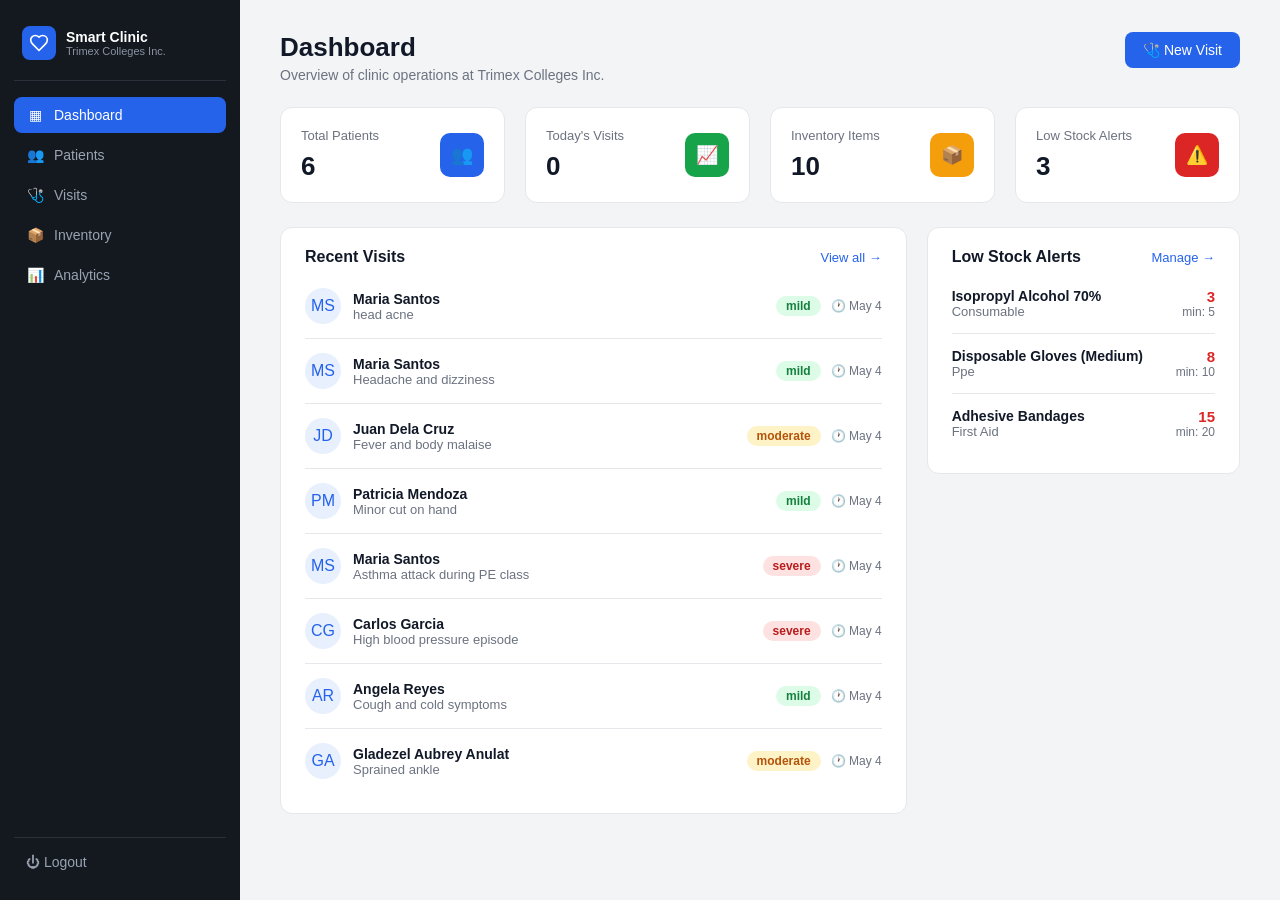
==== index.html @ b7c6b0f9 "Add files via upload" ====
<!DOCTYPE html>
<html lang="en">
<head>
<meta charset="UTF-8">
<meta name="viewport" content="width=device-width, initial-scale=1.0">
<title>Smart Clinic - Dashboard</title>
<link rel="stylesheet" href="styles.css">
</head>
<body>
<div class="layout">
  <aside class="sidebar">
    <div class="brand">
      <div class="brand-icon">
        <svg width="20" height="20" viewBox="0 0 24 24" fill="none" stroke="white" stroke-width="2" stroke-linecap="round" stroke-linejoin="round"><path d="M19 14c1.49-1.46 3-3.21 3-5.5A5.5 5.5 0 0 0 16.5 3c-1.76 0-3 .5-4.5 2-1.5-1.5-2.74-2-4.5-2A5.5 5.5 0 0 0 2 8.5c0 2.3 1.5 4.05 3 5.5l7 7Z"/></svg>
      </div>
      <div>
        <div class="brand-title">Smart Clinic</div>
        <div class="brand-sub">Trimex Colleges Inc.</div>
      </div>
    </div>
    <nav class="nav">
      <a href="#" class="nav-item active" data-page="dashboard">
        <span class="nav-icon">▦</span> Dashboard
      </a>
      <a href="#" class="nav-item" data-page="patients">
        <span class="nav-icon">👥</span> Patients
      </a>
      <a href="#" class="nav-item" data-page="visits">
        <span class="nav-icon">🩺</span> Visits
      </a>
      <a href="#" class="nav-item" data-page="inventory">
        <span class="nav-icon">📦</span> Inventory
      </a>
      <a href="#" class="nav-item" data-page="analytics">
        <span class="nav-icon">📊</span> Analytics
      </a>
    </nav>
    <a href="#" class="logout">⏻ Logout</a>
  </aside>

  <main class="content">
    <div class="page" id="page-dashboard">
      <header class="page-header">
        <div>
          <h1>Dashboard</h1>
          <p class="subtitle">Overview of clinic operations at Trimex Colleges Inc.</p>
        </div>
        <button class="btn-primary" id="newVisitBtn">🩺 New Visit</button>
      </header>

      <section class="stats-grid">
        <div class="stat-card">
          <div class="stat-text">
            <span class="stat-label">Total Patients</span>
            <span class="stat-value" id="statPatients">6</span>
          </div>
          <div class="stat-icon icon-blue">👥</div>
        </div>
        <div class="stat-card">
          <div class="stat-text">
            <span class="stat-label">Today's Visits</span>
            <span class="stat-value" id="statVisits">0</span>
          </div>
          <div class="stat-icon icon-green">📈</div>
        </div>
        <div class="stat-card">
          <div class="stat-text">
            <span class="stat-label">Inventory Items</span>
            <span class="stat-value" id="statInventory">10</span>
          </div>
          <div class="stat-icon icon-orange">📦</div>
        </div>
        <div class="stat-card">
          <div class="stat-text">
            <span class="stat-label">Low Stock Alerts</span>
            <span class="stat-value" id="statLowStock">3</span>
          </div>
          <div class="stat-icon icon-red">⚠️</div>
        </div>
      </section>

      <section class="panels-grid">
        <div class="panel panel-wide">
          <div class="panel-header">
            <h2>Recent Visits</h2>
            <a href="#" class="view-all">View all →</a>
          </div>
          <ul class="visit-list" id="visitList"></ul>
        </div>

        <div class="panel">
          <div class="panel-header">
            <h2>Low Stock Alerts</h2>
            <a href="#" class="view-all">Manage →</a>
          </div>
          <ul class="stock-list" id="stockList"></ul>
        </div>
      </section>
    </div>

    <div class="page" id="page-patients" hidden>
      <header class="page-header">
        <div>
          <h1>Patients</h1>
          <p class="subtitle" id="patientCount">6 registered patients</p>
        </div>
        <button class="btn-primary" id="registerBtn">👤+ Register Patient</button>
      </header>

      <div class="search-bar">
        <div class="search-input-wrap">
          <span>🔍</span>
          <input type="text" id="searchInput" placeholder="Search by name, ID, or course...">
        </div>
      </div>

      <div class="table-panel">
        <table class="data-table">
          <thead>
            <tr>
              <th>Student ID</th>
              <th>Name</th>
              <th>Course</th>
              <th>Year</th>
              <th>Blood Type</th>
              <th>Status</th>
              <th>Actions</th>
            </tr>
          </thead>
          <tbody id="patientTableBody"></tbody>
        </table>
      </div>
    </div>

    <div class="page" id="page-visits" hidden>
      <header class="page-header">
        <div>
          <h1>Medical Visits</h1>
          <p class="subtitle" id="visitCount">8 total visits recorded</p>
        </div>
        <button class="btn-primary" id="newVisitBtn2">+ New Visit</button>
      </header>

      <div class="search-bar visit-filter-bar">
        <div class="search-input-wrap">
          <span>🔍</span>
          <input type="text" id="visitSearchInput" placeholder="Search visits...">
        </div>
        <select id="severityFilter" class="severity-select">
          <option value="all">All Severity</option>
          <option value="mild">Mild</option>
          <option value="moderate">Moderate</option>
          <option value="severe">Severe</option>
        </select>
      </div>

      <div class="table-panel">
        <ul class="visit-record-list" id="visitRecordList"></ul>
      </div>
    </div>

    <div class="page" id="page-inventory" hidden>
      <header class="page-header">
        <div>
          <h1>Inventory</h1>
          <p class="subtitle" id="inventoryCount">10 medical supplies tracked</p>
        </div>
        <button class="btn-primary" id="addItemBtn">+ Add Item</button>
      </header>

      <div class="search-bar visit-filter-bar">
        <div class="search-input-wrap">
          <span>🔍</span>
          <input type="text" id="inventorySearchInput" placeholder="Search items...">
        </div>
        <select id="categoryFilter" class="severity-select">
          <option value="all">All Categories</option>
          <option value="Consumable">Consumable</option>
          <option value="Equipment">Equipment</option>
          <option value="Ppe">Ppe</option>
          <option value="Medication">Medication</option>
          <option value="First Aid">First Aid</option>
        </select>
      </div>

      <div class="table-panel">
        <table class="data-table">
          <thead>
            <tr>
              <th>Item</th>
              <th>Category</th>
              <th>Qty</th>
              <th>Expiry</th>
              <th>Status</th>
              <th>Actions</th>
            </tr>
          </thead>
          <tbody id="inventoryTableBody"></tbody>
        </table>
      </div>
    </div>

    <div class="page" id="page-analytics" hidden>
      <header class="page-header">
        <div>
          <h1>Analytics</h1>
          <p class="subtitle">Clinic performance insights and decision support</p>
        </div>
      </header>

      <section class="stats-grid">
        <div class="stat-card">
          <div class="stat-text">
            <span class="stat-label">Total Visits</span>
            <span class="stat-value" id="analyticsTotalVisits">8</span>
          </div>
          <div class="stat-icon icon-blue">📈</div>
        </div>
        <div class="stat-card">
          <div class="stat-text">
            <span class="stat-label">Active Patients</span>
            <span class="stat-value" id="analyticsActivePatients">6</span>
          </div>
          <div class="stat-icon icon-green">👥</div>
        </div>
        <div class="stat-card">
          <div class="stat-text">
            <span class="stat-label">Inventory Value</span>
            <span class="stat-value" id="analyticsInventoryValue">₱21,475</span>
          </div>
          <div class="stat-icon icon-orange">📦</div>
        </div>
        <div class="stat-card">
          <div class="stat-text">
            <span class="stat-label">Low Stock Items</span>
            <span class="stat-value" id="analyticsLowStock">3</span>
          </div>
          <div class="stat-icon icon-red">📈</div>
        </div>
      </section>

      <section class="analytics-charts-grid">
        <div class="chart-card">
          <h2 class="chart-title">Monthly Visit Trend</h2>
          <div id="visitTrendChart"></div>
        </div>
        <div class="chart-card">
          <h2 class="chart-title">Severity Distribution</h2>
          <div class="donut-wrap">
            <div class="donut" id="severityDonut"></div>
            <ul class="donut-legend" id="severityLegend"></ul>
          </div>
        </div>
        <div class="chart-card">
          <h2 class="chart-title">Top Complaints</h2>
          <ul class="bar-chart-list" id="complaintsBarList"></ul>
        </div>
        <div class="chart-card">
          <h2 class="chart-title">Inventory by Category</h2>
          <div class="donut-wrap">
            <div class="donut" id="categoryDonut"></div>
            <ul class="donut-legend" id="categoryLegend"></ul>
          </div>
        </div>
      </section>
    </div>
  </main>
</div>

<div class="modal-overlay" id="registerModal">
  <div class="modal">
    <div class="modal-header">
      <h2>Register Patient</h2>
      <button class="modal-close" id="closeModal">✕</button>
    </div>
    <form id="registerForm">
      <div class="form-row">
        <label>Student ID</label>
        <input type="text" id="fId" required placeholder="e.g. TCI-2024-0007">
      </div>
      <div class="form-row">
        <label>Full Name</label>
        <input type="text" id="fName" required placeholder="e.g. Juan Dela Cruz">
      </div>
      <div class="form-row">
        <label>Course</label>
        <input type="text" id="fCourse" required placeholder="e.g. BS Nursing">
      </div>
      <div class="form-row">
        <label>Year</label>
        <select id="fYear">
          <option>1st Year</option>
          <option>2nd Year</option>
          <option>3rd Year</option>
          <option>4th Year</option>
        </select>
      </div>
      <div class="form-row">
        <label>Blood Type</label>
        <select id="fBlood">
          <option>Unknown</option>
          <option>A+</option>
          <option>A-</option>
          <option>B+</option>
          <option>B-</option>
          <option>AB+</option>
          <option>AB-</option>
          <option>O+</option>
          <option>O-</option>
        </select>
      </div>
      <div class="modal-actions">
        <button type="button" class="btn-secondary" id="cancelModal">Cancel</button>
        <button type="submit" class="btn-primary">Register Patient</button>
      </div>
    </form>
  </div>
</div>

<div class="modal-overlay" id="addItemModal">
  <div class="modal inventory-modal" role="dialog" aria-modal="true" aria-labelledby="addItemTitle">
    <div class="modal-header">
      <h2 id="addItemTitle">Add Inventory Item</h2>
      <button type="button" class="modal-close" id="closeAddItemModal" aria-label="Close">✕</button>
    </div>
    <form id="addItemForm">
      <div class="inventory-form-grid">
        <div class="form-row full-width">
          <label for="itemName">Item Name *</label>
          <input type="text" id="itemName" required>
        </div>
        <div class="form-row">
          <label for="itemCategory">Category *</label>
          <select id="itemCategory" required>
            <option value="Consumable">Consumable</option>
            <option value="Equipment">Equipment</option>
            <option value="Ppe">Ppe</option>
            <option value="Medication" selected>Medication</option>
            <option value="First Aid">First Aid</option>
          </select>
        </div>
        <div class="form-row">
          <label for="itemUnit">Unit</label>
          <select id="itemUnit">
            <option value="pieces">Pieces</option>
            <option value="boxes">Boxes</option>
            <option value="bottles">Bottles</option>
            <option value="packs">Packs</option>
            <option value="rolls">Rolls</option>
          </select>
        </div>
        <div class="form-row">
          <label for="itemQuantity">Quantity *</label>
          <input type="number" id="itemQuantity" min="0" step="1" value="0" required>
        </div>
        <div class="form-row">
          <label for="itemMinimum">Minimum Stock</label>
          <input type="number" id="itemMinimum" min="0" step="1" value="0">
        </div>
        <div class="form-row">
          <label for="itemCost">Unit Cost (₱)</label>
          <input type="number" id="itemCost" min="0" step="0.01" value="0">
        </div>
        <div class="form-row">
          <label for="itemExpiry">Expiry Date</label>
          <input type="date" id="itemExpiry">
        </div>
        <div class="form-row">
          <label for="itemLocation">Location</label>
          <input type="text" id="itemLocation">
        </div>
        <div class="form-row">
          <label for="itemSupplier">Supplier</label>
          <input type="text" id="itemSupplier">
        </div>
        <div class="form-row full-width">
          <label for="itemDescription">Description</label>
          <textarea id="itemDescription" rows="3"></textarea>
        </div>
      </div>
      <div class="modal-actions">
        <button type="button" class="btn-secondary" id="cancelAddItem">Cancel</button>
        <button type="submit" class="btn-primary">Add Item</button>
      </div>
    </form>
  </div>
</div>

<div class="modal-overlay" id="newVisitModal">
  <div class="modal visit-modal" role="dialog" aria-modal="true" aria-labelledby="newVisitTitle">
    <div class="modal-header">
      <h2 id="newVisitTitle">Record New Visit</h2>
      <button type="button" class="modal-close" id="closeNewVisitModal" aria-label="Close">✕</button>
    </div>
    <form id="newVisitForm">
      <div class="visit-form-grid">
        <div class="form-row full-width">
          <label for="visitPatient">Patient *</label>
          <select id="visitPatient" required>
            <option value="">Select patient</option>
          </select>
        </div>
        <div class="form-row full-width">
          <label for="visitComplaint">Chief Complaint *</label>
          <textarea id="visitComplaint" rows="3" required></textarea>
        </div>
        <div class="form-row">
          <label for="visitSeverity">Severity</label>
          <select id="visitSeverity">
            <option value="mild">Mild</option>
            <option value="moderate">Moderate</option>
            <option value="severe">Severe</option>
          </select>
        </div>
        <div class="form-row">
          <label for="visitStaff">Attending Staff</label>
          <input type="text" id="visitStaff">
        </div>
        <fieldset class="vital-signs full-width">
          <legend>Vital Signs</legend>
          <div class="vital-signs-grid">
            <div class="form-row">
              <label for="visitTemperature">Temp (°C)</label>
              <input type="number" id="visitTemperature" min="25" max="45" step="0.1">
            </div>
            <div class="form-row">
              <label for="visitBloodPressure">BP</label>
              <input type="text" id="visitBloodPressure" placeholder="120/80">
            </div>
            <div class="form-row">
              <label for="visitPulse">Pulse</label>
              <input type="number" id="visitPulse" min="0" step="1">
            </div>
            <div class="form-row">
              <label for="visitRespRate">Resp Rate</label>
              <input type="number" id="visitRespRate" min="0" step="1">
            </div>
            <div class="form-row">
              <label for="visitWeight">Weight (kg)</label>
              <input type="number" id="visitWeight" min="0" step="0.1">
            </div>
          </div>
        </fieldset>
        <div class="form-row">
          <label for="visitDiagnosis">Diagnosis</label>
          <textarea id="visitDiagnosis" rows="3"></textarea>
        </div>
        <div class="form-row">
          <label for="visitTreatment">Treatment</label>
          <textarea id="visitTreatment" rows="3"></textarea>
        </div>
        <div class="form-row full-width">
          <label for="visitMedication">Medications Given</label>
          <input type="text" id="visitMedication">
        </div>
        <div class="form-row full-width">
          <label for="visitNotes">Notes</label>
          <textarea id="visitNotes" rows="3"></textarea>
        </div>
        <div class="form-row">
          <label for="visitStatus">Status</label>
          <select id="visitStatus">
            <option value="inprogress">In Progress</option>
            <option value="completed">Completed</option>
            <option value="followup">Follow-up Needed</option>
          </select>
        </div>
      </div>
      <div class="modal-actions">
        <button type="button" class="btn-secondary" id="cancelNewVisit">Cancel</button>
        <button type="submit" class="btn-primary">Record Visit</button>
      </div>
    </form>
  </div>
</div>

<script src="script.js"></script>
</body>
</html>
---- styles.css ----
:root {
  --sidebar-bg: #14181f;
  --sidebar-active: #2563eb;
  --bg: #f3f4f6;
  --card-bg: #ffffff;
  --text-dark: #111827;
  --text-muted: #6b7280;
  --border: #e5e7eb;
  --green: #16a34a;
  --orange: #f59e0b;
  --red: #dc2626;
  --blue: #2563eb;
}

* { box-sizing: border-box; }

body {
  margin: 0;
  font-family: -apple-system, BlinkMacSystemFont, "Segoe UI", Roboto, Helvetica, Arial, sans-serif;
  background: var(--bg);
  color: var(--text-dark);
}

.layout {
  display: flex;
  min-height: 100vh;
}

/* Sidebar */
.sidebar {
  width: 240px;
  background: var(--sidebar-bg);
  color: #cbd5e1;
  display: flex;
  flex-direction: column;
  padding: 20px 14px;
  flex-shrink: 0;
}

.brand {
  display: flex;
  align-items: center;
  gap: 10px;
  padding: 6px 8px 20px;
  border-bottom: 1px solid #2a2f3a;
  margin-bottom: 16px;
}

.brand-icon {
  width: 34px;
  height: 34px;
  background: var(--blue);
  border-radius: 8px;
  display: flex;
  align-items: center;
  justify-content: center;
  flex-shrink: 0;
}

.brand-title {
  color: #fff;
  font-weight: 600;
  font-size: 14px;
}

.brand-sub {
  color: #8b93a3;
  font-size: 11px;
}

.nav {
  display: flex;
  flex-direction: column;
  gap: 4px;
  flex: 1;
}

.nav-item {
  display: flex;
  align-items: center;
  gap: 10px;
  padding: 10px 12px;
  border-radius: 8px;
  color: #9aa3b2;
  text-decoration: none;
  font-size: 14px;
}

.nav-item:hover {
  background: #1e232c;
  color: #fff;
}

.nav-item.active {
  background: var(--sidebar-active);
  color: #fff;
}

.nav-icon {
  width: 18px;
  text-align: center;
}

.logout {
  display: flex;
  align-items: center;
  gap: 10px;
  padding: 10px 12px;
  color: #9aa3b2;
  text-decoration: none;
  font-size: 14px;
  border-top: 1px solid #2a2f3a;
  margin-top: 10px;
  padding-top: 16px;
}

.logout:hover { color: #fff; }

/* Content */
.content {
  flex: 1;
  padding: 32px 40px;
  overflow-x: hidden;
}

.page-header {
  display: flex;
  align-items: flex-start;
  justify-content: space-between;
  margin-bottom: 24px;
}

.page-header h1 {
  margin: 0 0 4px;
  font-size: 26px;
}

.subtitle {
  margin: 0;
  color: var(--text-muted);
  font-size: 14px;
}

.btn-primary {
  background: var(--blue);
  color: #fff;
  border: none;
  padding: 10px 18px;
  border-radius: 8px;
  font-size: 14px;
  cursor: pointer;
  display: flex;
  align-items: center;
  gap: 6px;
}

.btn-primary:hover { background: #1d4ed8; }

/* Stat cards */
.stats-grid {
  display: grid;
  grid-template-columns: repeat(4, 1fr);
  gap: 20px;
  margin-bottom: 24px;
}

.stat-card {
  background: var(--card-bg);
  border: 1px solid var(--border);
  border-radius: 12px;
  padding: 20px;
  display: flex;
  align-items: center;
  justify-content: space-between;
}

.stat-text {
  display: flex;
  flex-direction: column;
  gap: 8px;
}

.stat-label {
  color: var(--text-muted);
  font-size: 13px;
}

.stat-value {
  font-size: 26px;
  font-weight: 700;
}

.stat-icon {
  width: 44px;
  height: 44px;
  border-radius: 10px;
  display: flex;
  align-items: center;
  justify-content: center;
  font-size: 18px;
  color: #fff;
}

.icon-blue { background: var(--blue); }
.icon-green { background: var(--green); }
.icon-orange { background: var(--orange); }
.icon-red { background: var(--red); }

/* Panels */
.panels-grid {
  display: grid;
  grid-template-columns: 2fr 1fr;
  gap: 20px;
  align-items: start;
}

.panel {
  background: var(--card-bg);
  border: 1px solid var(--border);
  border-radius: 12px;
  padding: 20px 24px;
}

.panel-header {
  display: flex;
  align-items: center;
  justify-content: space-between;
  margin-bottom: 8px;
}

.panel-header h2 {
  font-size: 16px;
  margin: 0;
}

.view-all {
  color: var(--blue);
  font-size: 13px;
  text-decoration: none;
}

.visit-list, .stock-list {
  list-style: none;
  margin: 0;
  padding: 0;
}

.visit-list li {
  display: flex;
  align-items: center;
  justify-content: space-between;
  padding: 14px 0;
  border-bottom: 1px solid var(--border);
}

.visit-list li:last-child { border-bottom: none; }

.visit-left {
  display: flex;
  align-items: center;
  gap: 12px;
}

.visit-avatar {
  width: 36px;
  height: 36px;
  border-radius: 50%;
  background: #e8f0fe;
  color: var(--blue);
  display: flex;
  align-items: center;
  justify-content: center;
  font-size: 16px;
}

.visit-name {
  font-weight: 600;
  font-size: 14px;
}

.visit-reason {
  color: var(--text-muted);
  font-size: 13px;
}

.visit-right {
  display: flex;
  align-items: center;
  gap: 10px;
}

.badge {
  padding: 3px 10px;
  border-radius: 999px;
  font-size: 12px;
  font-weight: 600;
  text-transform: lowercase;
}

.badge-mild { background: #dcfce7; color: #15803d; }
.badge-moderate { background: #fef3c7; color: #b45309; }
.badge-severe { background: #fee2e2; color: #b91c1c; }

.visit-date {
  color: var(--text-muted);
  font-size: 12px;
  white-space: nowrap;
}

.stock-list li {
  display: flex;
  align-items: center;
  justify-content: space-between;
  padding: 14px 0;
  border-bottom: 1px solid var(--border);
}

.stock-list li:last-child { border-bottom: none; }

.stock-name {
  font-weight: 600;
  font-size: 14px;
}

.stock-type {
  color: var(--text-muted);
  font-size: 13px;
}

.stock-right {
  text-align: right;
}

.stock-qty {
  color: var(--red);
  font-weight: 700;
  font-size: 15px;
}

.stock-min {
  color: var(--text-muted);
  font-size: 12px;
}

@media (max-width: 1024px) {
  .stats-grid { grid-template-columns: repeat(2, 1fr); }
  .panels-grid { grid-template-columns: 1fr; }
}

@media (max-width: 720px) {
  .layout { flex-direction: column; }
  .sidebar { width: 100%; }
  .stats-grid { grid-template-columns: 1fr; }
}

/* Patients page */
.search-bar {
  background: var(--card-bg);
  border: 1px solid var(--border);
  border-radius: 12px;
  padding: 14px 18px;
  margin-bottom: 20px;
}

.search-bar input {
  width: 100%;
  border: none;
  outline: none;
  font-size: 14px;
  background: transparent;
}

.search-input-wrap {
  display: flex;
  align-items: center;
  gap: 10px;
  border: 1px solid var(--border);
  border-radius: 8px;
  padding: 10px 14px;
  max-width: 420px;
}

.search-input-wrap span { color: var(--text-muted); }

.table-panel {
  background: var(--card-bg);
  border: 1px solid var(--border);
  border-radius: 12px;
  overflow: hidden;
}

.data-table {
  width: 100%;
  border-collapse: collapse;
}

.data-table th {
  text-align: left;
  padding: 14px 20px;
  font-size: 13px;
  color: var(--text-muted);
  background: #f9fafb;
  border-bottom: 1px solid var(--border);
  font-weight: 500;
}

.data-table td {
  padding: 16px 20px;
  font-size: 14px;
  border-bottom: 1px solid var(--border);
  color: var(--text-dark);
}

.data-table tbody tr:last-child td { border-bottom: none; }

.data-table a.patient-link {
  color: var(--blue);
  text-decoration: none;
  font-weight: 500;
}

.status-active {
  background: #dcfce7;
  color: #15803d;
  padding: 3px 12px;
  border-radius: 999px;
  font-size: 12px;
  font-weight: 600;
}

.edit-link {
  color: var(--text-dark);
  text-decoration: none;
  font-weight: 600;
  font-size: 13px;
}

.edit-link:hover { color: var(--blue); }

/* Register Patient modal */
.modal-overlay {
  display: none;
  position: fixed;
  inset: 0;
  background: rgba(17, 24, 39, 0.5);
  align-items: center;
  justify-content: center;
  z-index: 100;
}

.modal-overlay.open {
  display: flex;
}

.modal {
  background: #fff;
  border-radius: 12px;
  width: 420px;
  max-width: 90vw;
  max-height: 90vh;
  overflow-y: auto;
  padding: 24px;
}

.inventory-modal {
  width: 560px;
}

.visit-modal {
  width: 520px;
}

.inventory-form-grid {
  display: grid;
  grid-template-columns: repeat(2, minmax(0, 1fr));
  column-gap: 12px;
}

.visit-form-grid {
  display: grid;
  grid-template-columns: repeat(2, minmax(0, 1fr));
  column-gap: 12px;
}

.visit-form-grid > .full-width {
  grid-column: 1 / -1;
}

.vital-signs {
  min-width: 0;
  margin: 0 0 14px;
  padding: 0;
  border: 0;
}

.vital-signs legend {
  margin-bottom: 8px;
  color: var(--text-muted);
  font-size: 13px;
}

.vital-signs-grid {
  display: grid;
  grid-template-columns: repeat(5, minmax(0, 1fr));
  gap: 8px;
}

.vital-signs .form-row {
  min-width: 0;
  margin-bottom: 0;
}

.vital-signs .form-row label {
  white-space: nowrap;
  font-size: 11px;
}

.vital-signs .form-row input {
  min-width: 0;
  padding: 8px 6px;
}

.form-row.full-width {
  grid-column: 1 / -1;
}

.modal-header {
  display: flex;
  align-items: center;
  justify-content: space-between;
  margin-bottom: 16px;
}

.modal-header h2 {
  margin: 0;
  font-size: 18px;
}

.modal-close {
  background: none;
  border: none;
  font-size: 16px;
  cursor: pointer;
  color: var(--text-muted);
}

.form-row {
  display: flex;
  flex-direction: column;
  gap: 6px;
  margin-bottom: 14px;
}

.form-row label {
  font-size: 13px;
  color: var(--text-muted);
}

.form-row input,
.form-row select,
.form-row textarea {
  padding: 9px 12px;
  border: 1px solid var(--border);
  border-radius: 8px;
  font-size: 14px;
  font-family: inherit;
}

.form-row textarea {
  resize: vertical;
}

.modal-actions {
  display: flex;
  justify-content: flex-end;
  gap: 10px;
  margin-top: 8px;
}

.btn-secondary {
  background: #fff;
  color: var(--text-dark);
  border: 1px solid var(--border);
  padding: 10px 18px;
  border-radius: 8px;
  font-size: 14px;
  cursor: pointer;
}

.btn-secondary:hover { background: #f9fafb; }

@media (max-width: 560px) {
  .inventory-form-grid { grid-template-columns: 1fr; }
  .visit-form-grid { grid-template-columns: 1fr; }
  .vital-signs-grid { grid-template-columns: repeat(3, minmax(0, 1fr)); }
  .form-row.full-width { grid-column: auto; }
}

.empty-state {
  padding: 40px 20px;
  text-align: center;
  color: var(--text-muted);
  font-size: 14px;
}

/* Visits page */
.visit-filter-bar {
  display: flex;
  align-items: center;
  gap: 12px;
}

.visit-filter-bar .search-input-wrap {
  flex: 1;
}

.severity-select {
  padding: 10px 14px;
  border: 1px solid var(--border);
  border-radius: 8px;
  font-size: 14px;
  color: var(--text-dark);
  background: #fff;
}

.visit-record-list {
  list-style: none;
  margin: 0;
  padding: 0;
}

.visit-record-list li {
  padding: 16px 20px;
  border-bottom: 1px solid var(--border);
  display: flex;
  align-items: flex-start;
  justify-content: space-between;
  gap: 12px;
}

.visit-record-list li:last-child { border-bottom: none; }

.visit-record-main {
  display: flex;
  flex-direction: column;
  gap: 4px;
}

.visit-record-top {
  display: flex;
  align-items: center;
  gap: 8px;
}

.visit-record-name {
  font-weight: 600;
  font-size: 14px;
}

.visit-record-reason {
  color: var(--text-muted);
  font-size: 13px;
}

.visit-record-dx {
  color: #9ca3af;
  font-size: 12px;
}

.badge-followup { background: #dbeafe; color: #1d4ed8; }
.badge-completed { background: #dcfce7; color: #15803d; }
.badge-inprogress { background: #e0f2fe; color: #0369a1; }

.visit-record-date {
  color: var(--text-muted);
  font-size: 12px;
  white-space: nowrap;
}

/* Inventory page */
.item-name {
  font-weight: 600;
  font-size: 14px;
}

.item-supplier {
  color: var(--text-muted);
  font-size: 12px;
}

.qty-value {
  font-weight: 600;
}

.qty-low { color: var(--red); }

.expiry-warning {
  color: var(--orange);
}

.status-instock {
  background: #dcfce7;
  color: #15803d;
  padding: 3px 12px;
  border-radius: 999px;
  font-size: 12px;
  font-weight: 600;
}

.status-lowstock {
  background: #ffedd5;
  color: #c2410c;
  padding: 3px 12px;
  border-radius: 999px;
  font-size: 12px;
  font-weight: 600;
}

/* Analytics page */
.analytics-charts-grid {
  display: grid;
  grid-template-columns: 1fr 1fr;
  gap: 20px;
}

.chart-card {
  background: var(--card-bg);
  border: 1px solid var(--border);
  border-radius: 12px;
  padding: 20px 24px;
}

.chart-title {
  font-size: 15px;
  margin: 0 0 16px;
}

.line-chart-svg {
  width: 100%;
  height: auto;
  overflow: visible;
}

.line-chart-svg .grid-line {
  stroke: var(--border);
  stroke-width: 1;
}

.line-chart-svg .axis-label {
  fill: var(--text-muted);
  font-size: 11px;
}

.line-chart-svg .trend-line {
  fill: none;
  stroke: var(--blue);
  stroke-width: 2.5;
}

.line-chart-svg .trend-dot {
  fill: var(--blue);
  stroke: #fff;
  stroke-width: 2;
}

.donut-wrap {
  display: flex;
  align-items: center;
  gap: 24px;
  flex-wrap: wrap;
  justify-content: center;
}

.donut {
  width: 160px;
  height: 160px;
  border-radius: 50%;
  position: relative;
  flex-shrink: 0;
}

.donut::after {
  content: "";
  position: absolute;
  inset: 30px;
  background: #fff;
  border-radius: 50%;
}

.donut-legend {
  list-style: none;
  margin: 0;
  padding: 0;
  display: flex;
  flex-direction: column;
  gap: 8px;
}

.donut-legend li {
  display: flex;
  align-items: center;
  gap: 8px;
  font-size: 13px;
  color: var(--text-dark);
}

.legend-dot {
  width: 10px;
  height: 10px;
  border-radius: 50%;
  flex-shrink: 0;
}

.bar-chart-list {
  list-style: none;
  margin: 0;
  padding: 0;
  display: flex;
  flex-direction: column;
  gap: 14px;
}

.bar-row {
  display: grid;
  grid-template-columns: 140px 1fr;
  align-items: center;
  gap: 10px;
}

.bar-label {
  font-size: 12px;
  color: var(--text-muted);
  text-align: right;
}

.bar-track {
  background: #f3f4f6;
  border-radius: 6px;
  height: 20px;
  overflow: hidden;
}

.bar-fill {
  background: #22c55e;
  height: 100%;
  border-radius: 6px;
}

@media (max-width: 900px) {
  .analytics-charts-grid { grid-template-columns: 1fr; }
}
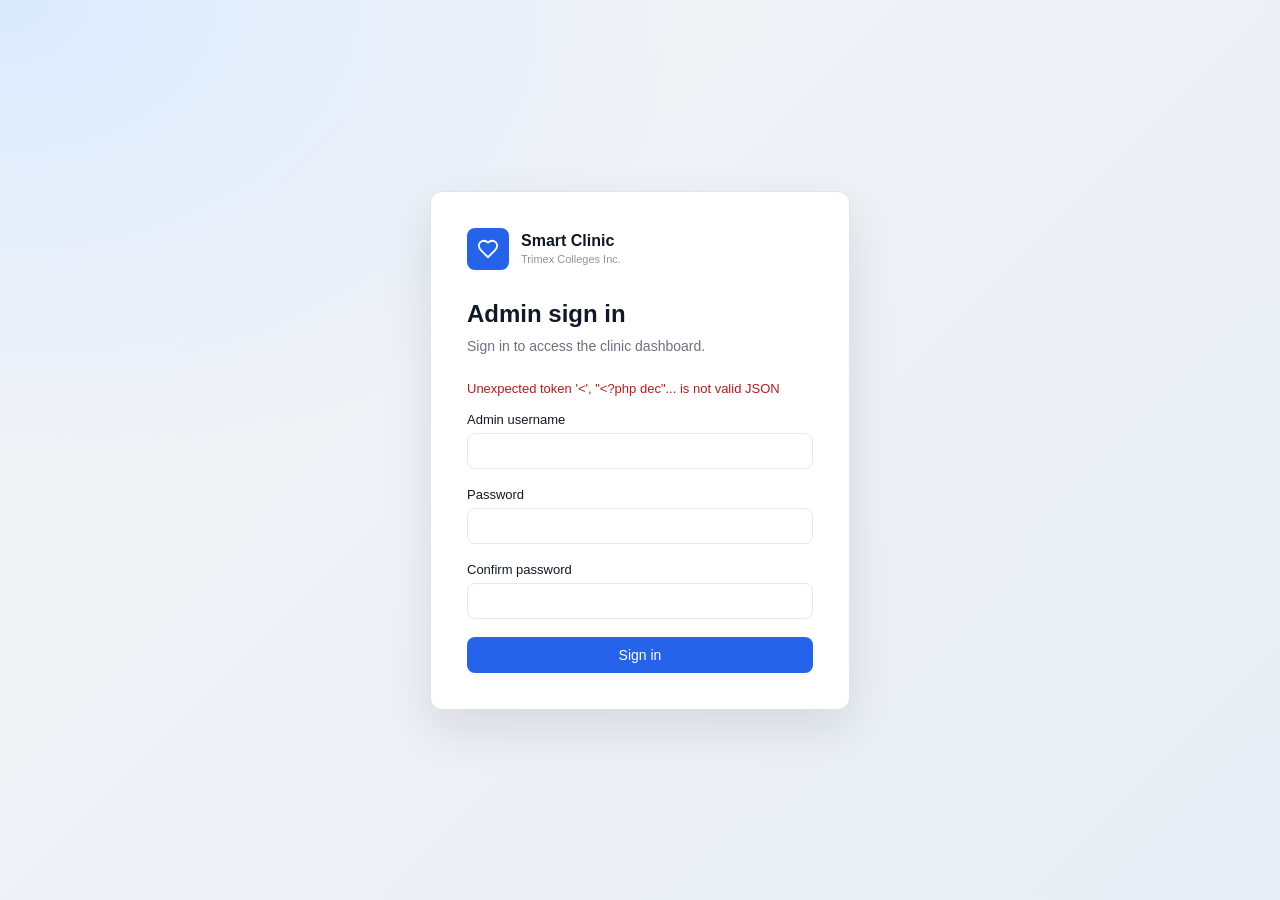
==== commit 068646c1: "Add files via upload" ====
--- a/index.html
+++ b/index.html
@@ -1,5 +1,6 @@
 <!DOCTYPE html>
-<html lang="en">
+<!DOCTYPE html>
+<html lang="en" class="auth-pending">
 <head>
 <meta charset="UTF-8">
 <meta name="viewport" content="width=device-width, initial-scale=1.0">
@@ -96,6 +97,14 @@
           <ul class="stock-list" id="stockList"></ul>
         </div>
       </section>
+
+      <section class="panel followup-panel">
+        <div class="panel-header">
+          <h2>Follow-up email notifications</h2>
+          <span class="panel-count" id="followupCount">0 follow-ups</span>
+        </div>
+        <ul class="followup-list" id="followupList"></ul>
+      </section>
     </div>
 
     <div class="page" id="page-patients" hidden>
@@ -268,50 +277,126 @@
 </div>
 
 <div class="modal-overlay" id="registerModal">
-  <div class="modal">
+  <div class="modal patient-modal" role="dialog" aria-modal="true" aria-labelledby="registerModalTitle">
     <div class="modal-header">
-      <h2>Register Patient</h2>
-      <button class="modal-close" id="closeModal">✕</button>
+      <h2 id="registerModalTitle">Register Patient</h2>
+      <button type="button" class="modal-close" id="closeModal" aria-label="Close">✕</button>
     </div>
     <form id="registerForm">
-      <div class="form-row">
-        <label>Student ID</label>
-        <input type="text" id="fId" required placeholder="e.g. TCI-2024-0007">
-      </div>
-      <div class="form-row">
-        <label>Full Name</label>
-        <input type="text" id="fName" required placeholder="e.g. Juan Dela Cruz">
-      </div>
-      <div class="form-row">
-        <label>Course</label>
-        <input type="text" id="fCourse" required placeholder="e.g. BS Nursing">
-      </div>
-      <div class="form-row">
-        <label>Year</label>
-        <select id="fYear">
-          <option>1st Year</option>
-          <option>2nd Year</option>
-          <option>3rd Year</option>
-          <option>4th Year</option>
-        </select>
-      </div>
-      <div class="form-row">
-        <label>Blood Type</label>
-        <select id="fBlood">
-          <option>Unknown</option>
-          <option>A+</option>
-          <option>A-</option>
-          <option>B+</option>
-          <option>B-</option>
-          <option>AB+</option>
-          <option>AB-</option>
-          <option>O+</option>
-          <option>O-</option>
-        </select>
+      <div class="patient-form-grid">
+        <div class="form-row">
+          <label for="fId">Student ID *</label>
+          <input type="text" id="fId" required placeholder="e.g. TCI-2024-0007">
+        </div>
+        <div class="form-row">
+          <label for="fFirstName">First Name *</label>
+          <input type="text" id="fFirstName" required autocomplete="given-name">
+        </div>
+        <div class="form-row">
+          <label for="fLastName">Last Name *</label>
+          <input type="text" id="fLastName" required autocomplete="family-name">
+        </div>
+        <div class="form-row">
+          <label for="fDateOfBirth">Date of Birth</label>
+          <input type="date" id="fDateOfBirth" autocomplete="bday">
+        </div>
+        <div class="form-row">
+          <label for="fGender">Gender</label>
+          <select id="fGender">
+            <option value="">Select gender</option>
+            <option>Female</option>
+            <option>Male</option>
+            <option>Other</option>
+            <option>Prefer not to say</option>
+          </select>
+        </div>
+        <div class="form-row">
+          <label for="fContactNumber">Contact Number</label>
+          <input type="tel" id="fContactNumber" autocomplete="tel">
+        </div>
+        <div class="form-row">
+          <label for="fEmail">Email</label>
+          <input type="email" id="fEmail" autocomplete="email">
+        </div>
+        <div class="form-row">
+          <label for="fCourse">Course</label>
+          <input type="text" id="fCourse" required placeholder="e.g. BS Nursing">
+        </div>
+        <div class="form-row">
+          <label for="fYear">Year Level</label>
+          <select id="fYear">
+            <option>1st Year</option>
+            <option>2nd Year</option>
+            <option>3rd Year</option>
+            <option>4th Year</option>
+          </select>
+        </div>
+        <div class="form-row">
+          <label for="fBlood">Blood Type</label>
+          <select id="fBlood">
+            <option>Unknown</option>
+            <option>A+</option>
+            <option>A-</option>
+            <option>B+</option>
+            <option>B-</option>
+            <option>AB+</option>
+            <option>AB-</option>
+            <option>O+</option>
+            <option>O-</option>
+          </select>
+        </div>
+        <div class="form-row">
+          <label for="fEmergencyContact">Emergency Contact</label>
+          <input type="text" id="fEmergencyContact">
+        </div>
+        <div class="form-row">
+          <label for="fEmergencyContactNumber">Emergency Contact #</label>
+          <input type="tel" id="fEmergencyContactNumber">
+        </div>
+        <div class="form-row full-width">
+          <label for="fAllergies">Allergies</label>
+          <textarea id="fAllergies" rows="2"></textarea>
+        </div>
+        <div class="form-row full-width">
+          <label for="fExistingConditions">Existing Conditions</label>
+          <textarea id="fExistingConditions" rows="2"></textarea>
+        </div>
       </div>
       <div class="modal-actions">
         <button type="button" class="btn-secondary" id="cancelModal">Cancel</button>
-        <button type="submit" class="btn-primary">Register Patient</button>
+        <button type="submit" class="btn-primary" id="savePatientButton">Register Patient</button>
+      </div>
+    </form>
+  </div>
+</div>
+
+<div class="modal-overlay" id="emailNotificationModal">
+  <div class="modal email-modal" role="dialog" aria-modal="true" aria-labelledby="emailNotificationTitle">
+    <div class="modal-header">
+      <h2 id="emailNotificationTitle">Email patient</h2>
+      <button type="button" class="modal-close" id="closeEmailNotification" aria-label="Close">✕</button>
+    </div>
+    <form id="emailNotificationForm">
+      <p class="email-recipient" id="emailRecipient"></p>
+      <div class="form-row">
+        <label for="emailNotificationType">Message type</label>
+        <select id="emailNotificationType">
+          <option value="followup">Follow-up checkup reminder</option>
+          <option value="update">Patient update</option>
+        </select>
+      </div>
+      <div class="form-row">
+        <label for="emailNotificationSubject">Subject *</label>
+        <input type="text" id="emailNotificationSubject" maxlength="180" required>
+      </div>
+      <div class="form-row">
+        <label for="emailNotificationBody">Message *</label>
+        <textarea id="emailNotificationBody" rows="7" maxlength="5000" required></textarea>
+      </div>
+      <p class="email-feedback" id="emailNotificationFeedback" role="status" aria-live="polite"></p>
+      <div class="modal-actions">
+        <button type="button" class="btn-secondary" id="cancelEmailNotification">Cancel</button>
+        <button type="submit" class="btn-primary" id="sendEmailNotification">Send email</button>
       </div>
     </form>
   </div>
@@ -380,7 +465,7 @@
       </div>
       <div class="modal-actions">
         <button type="button" class="btn-secondary" id="cancelAddItem">Cancel</button>
-        <button type="submit" class="btn-primary">Add Item</button>
+        <button type="submit" class="btn-primary" id="saveInventoryButton">Add Item</button>
       </div>
     </form>
   </div>
@@ -450,8 +535,12 @@
           <textarea id="visitTreatment" rows="3"></textarea>
         </div>
         <div class="form-row full-width">
-          <label for="visitMedication">Medications Given</label>
-          <input type="text" id="visitMedication">
+          <div class="medication-request-header">
+            <label>Medications Given</label>
+            <button type="button" class="btn-secondary medication-add-button" id="addMedicationRequest">+ Add medication</button>
+          </div>
+          <div class="medication-request-list" id="medicationRequestList"></div>
+          <p class="medication-stock-message" id="medicationStockMessage" hidden>No medication items are currently in stock.</p>
         </div>
         <div class="form-row full-width">
           <label for="visitNotes">Notes</label>
@@ -474,6 +563,6 @@
   </div>
 </div>
 
-<script src="script.js"></script>
+<script src="script.js?v=medication-stock"></script>
 </body>
 </html>
--- a/styles.css
+++ b/styles.css
@@ -21,6 +21,8 @@
   color: var(--text-dark);
 }
 
+html.auth-pending body { visibility: hidden; }
+
 .layout {
   display: flex;
   min-height: 100vh;
@@ -115,6 +117,64 @@
 }
 
 .logout:hover { color: #fff; }
+
+.auth-page {
+  min-height: 100vh;
+  display: grid;
+  place-items: center;
+  padding: 24px;
+  background: radial-gradient(ellipse at top left, #dbeafe 0, transparent 38%),
+    linear-gradient(135deg, #f3f4f6, #e8eef5);
+}
+
+.auth-panel {
+  width: min(100%, 420px);
+  padding: 36px;
+  border: 1px solid #dfe4eb;
+  border-radius: 12px;
+  background: #fff;
+  box-shadow: 0 18px 48px rgba(17, 24, 39, 0.1);
+}
+
+.auth-brand {
+  display: flex;
+  align-items: center;
+  gap: 12px;
+  margin-bottom: 30px;
+}
+
+.auth-brand .brand-icon { width: 42px; height: 42px; }
+.auth-brand .brand-title { color: var(--text-dark); font-size: 16px; }
+.auth-brand .brand-sub { margin-top: 3px; }
+
+.auth-panel h1 {
+  margin: 0 0 8px;
+  font-size: 24px;
+}
+
+.auth-description {
+  margin: 0 0 24px;
+  color: var(--text-muted);
+  font-size: 14px;
+  line-height: 1.5;
+}
+
+.auth-panel .form-row { margin-bottom: 18px; }
+.auth-panel .form-row label { color: var(--text-dark); }
+.auth-panel .form-row input { width: 100%; }
+.auth-panel .btn-primary { width: 100%; justify-content: center; margin-top: 6px; }
+
+.auth-message {
+  margin: 0 0 16px;
+  color: #b91c1c;
+  font-size: 13px;
+}
+
+.auth-message:empty { display: none; }
+
+@media (max-width: 480px) {
+  .auth-panel { padding: 28px 22px; }
+}
 
 /* Content */
 .content {
@@ -231,6 +291,53 @@
 .panel-header h2 {
   font-size: 16px;
   margin: 0;
+}
+
+.followup-panel { margin-top: 20px; }
+
+.panel-count {
+  color: var(--text-muted);
+  font-size: 13px;
+}
+
+.followup-list {
+  list-style: none;
+  margin: 0;
+  padding: 0;
+}
+
+.followup-list li {
+  display: flex;
+  align-items: center;
+  justify-content: space-between;
+  gap: 16px;
+  padding: 14px 0;
+  border-bottom: 1px solid var(--border);
+}
+
+.followup-list li:last-child { border-bottom: none; }
+
+.followup-details {
+  display: grid;
+  gap: 4px;
+  min-width: 0;
+  font-size: 13px;
+}
+
+.followup-details strong { color: var(--text-dark); }
+.followup-details span { color: var(--text-muted); overflow-wrap: anywhere; }
+.followup-list .followup-empty { color: var(--text-muted); font-size: 14px; }
+
+.followup-send {
+  flex: 0 0 auto;
+  padding: 8px 12px;
+}
+
+.followup-send:disabled,
+.patient-actions button:disabled,
+#sendEmailNotification:disabled {
+  cursor: not-allowed;
+  opacity: 0.55;
 }
 
 .view-all {
@@ -433,9 +540,21 @@
   text-decoration: none;
   font-weight: 600;
   font-size: 13px;
+  border: 0;
+  padding: 0;
+  background: none;
+  font-family: inherit;
+  cursor: pointer;
 }
 
 .edit-link:hover { color: var(--blue); }
+
+.patient-actions {
+  display: flex;
+  align-items: center;
+  gap: 14px;
+  white-space: nowrap;
+}
 
 /* Register Patient modal */
 .modal-overlay {
@@ -466,6 +585,55 @@
   width: 560px;
 }
 
+.patient-modal {
+  width: 720px;
+}
+
+.email-modal { width: 560px; }
+
+.email-recipient {
+  margin: 0 0 16px;
+  color: var(--text-muted);
+  font-size: 13px;
+  overflow-wrap: anywhere;
+}
+
+.email-feedback {
+  min-height: 18px;
+  margin: 0;
+  color: var(--text-muted);
+  font-size: 13px;
+}
+
+.email-feedback.success { color: #15803d; }
+.email-feedback.error { color: #b91c1c; }
+
+@media (max-width: 560px) {
+  .followup-list li { align-items: flex-start; flex-direction: column; }
+  .followup-send { align-self: flex-start; }
+  .patient-actions { gap: 8px; }
+}
+
+.patient-form-grid {
+  display: grid;
+  grid-template-columns: repeat(2, minmax(0, 1fr));
+  column-gap: 16px;
+}
+
+.patient-form-grid > .full-width {
+  grid-column: 1 / -1;
+}
+
+@media (max-width: 560px) {
+  .patient-form-grid {
+    grid-template-columns: 1fr;
+  }
+
+  .patient-form-grid > .full-width {
+    grid-column: auto;
+  }
+}
+
 .visit-modal {
   width: 520px;
 }
@@ -484,6 +652,65 @@
 
 .visit-form-grid > .full-width {
   grid-column: 1 / -1;
+}
+
+.medication-request-header {
+  display: flex;
+  align-items: center;
+  justify-content: space-between;
+  gap: 12px;
+}
+
+.medication-request-header label { margin-bottom: 6px; }
+
+.medication-add-button {
+  flex: 0 0 auto;
+  padding: 6px 10px;
+  font-size: 12px;
+}
+
+.medication-request-list {
+  display: grid;
+  gap: 8px;
+}
+
+.medication-request-row {
+  display: grid;
+  grid-template-columns: minmax(0, 1fr) 100px 36px;
+  gap: 8px;
+}
+
+.medication-request-row select,
+.medication-request-row input {
+  min-width: 0;
+  width: 100%;
+  padding: 9px 10px;
+  border: 1px solid var(--border);
+  border-radius: 8px;
+  font: inherit;
+}
+
+.medication-remove-button {
+  border: 1px solid var(--border);
+  border-radius: 8px;
+  background: #fff;
+  color: var(--text-muted);
+  font-size: 18px;
+  cursor: pointer;
+}
+
+.medication-remove-button:hover { color: var(--red); }
+
+.medication-stock-message {
+  margin: 8px 0 0;
+  color: var(--text-muted);
+  font-size: 12px;
+}
+
+@media (max-width: 480px) {
+  .medication-request-row {
+    grid-template-columns: minmax(0, 1fr) 72px 36px;
+  }
 }
 
 .vital-signs {
